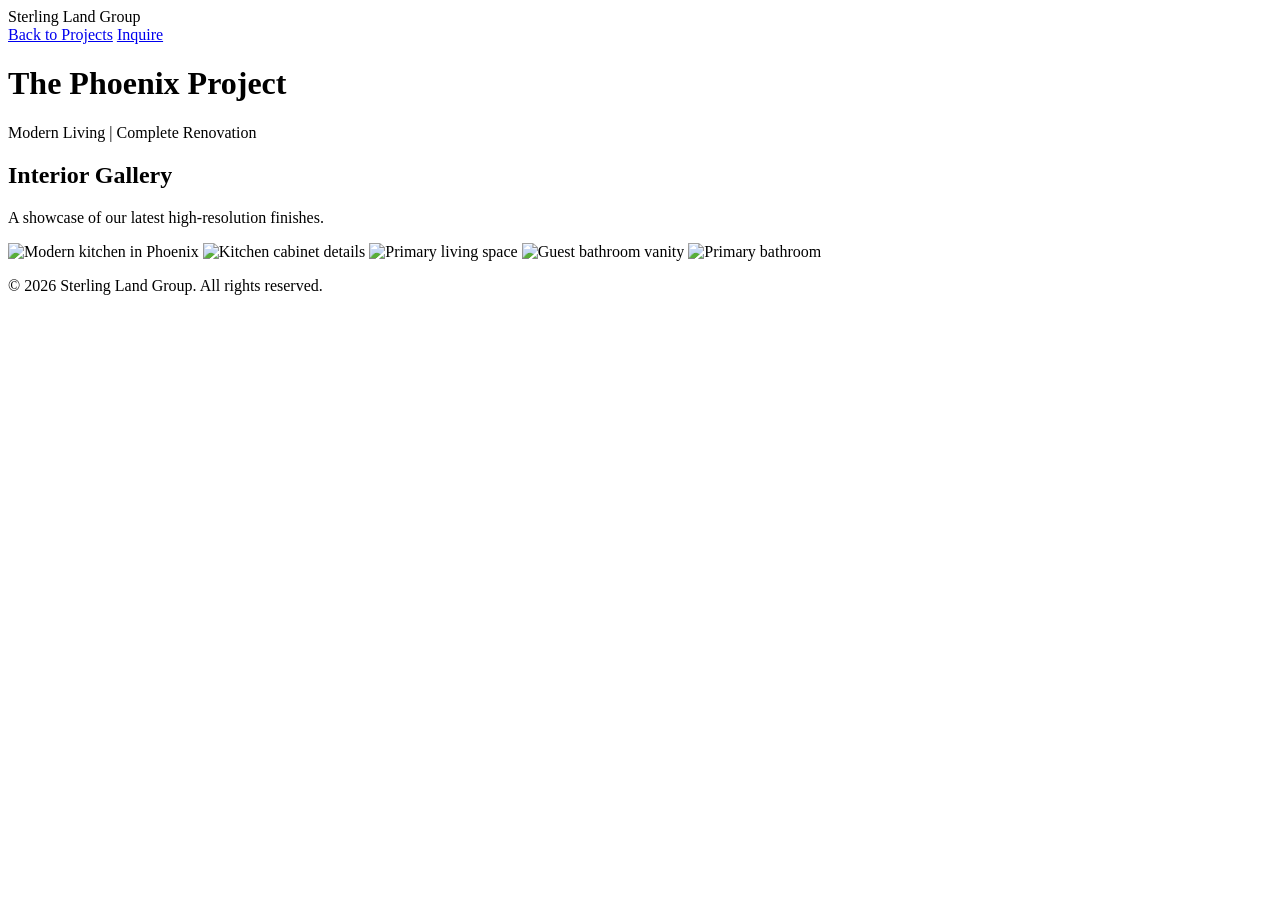
==== index.html @ 6189fec4 "feat: create phoenix gallery page" ====
<!DOCTYPE html>
<html lang="en">
<head>
    <meta charset="UTF-8">
    <meta name="viewport" content="width=device-width, initial-scale=1.0">
    <title>The Phoenix Project | Portfolio</title>
    <link rel="preconnect" href="https://fonts.googleapis.com">
    <link rel="preconnect" href="https://fonts.gstatic.com" crossorigin>
    <link href="https://fonts.googleapis.com/css2?family=Inter:wght@300;400;500&family=Playfair+Display:wght@400;600;700&display=swap" rel="stylesheet">
    <link rel="stylesheet" href="style.css">
</head>
<body>

    <nav class="navbar">
        <div class="logo"><a href="index.html" style="text-decoration: none; color: inherit;">Sterling Land Group</a></div>
        <div class="nav-links">
            <a href="index.html#projects">Back to Projects</a>
            <a href="index.html#contact" class="btn-outline">Inquire</a>
        </div>
    </nav>

    <header class="hero" style="background-image: url('assets/images/phoenix/phoenix-exterior.webp');">
        <div class="hero-overlay">
            <h1>The Phoenix Project</h1>
            <p>Modern Living | Complete Renovation</p>
        </div>
    </header>

    <section class="container">
        <div class="section-header">
            <h2 class="section-title">Interior Gallery</h2>
            <p class="section-subtitle">A showcase of our latest high-resolution finishes.</p>
        </div>

        <div class="interior-gallery">
            <img src="assets/images/phoenix/phoenix-kitchen.webp" alt="Modern kitchen in Phoenix">
            <img src="assets/images/phoenix/phoenix-kitchen-cabinet.webp" alt="Kitchen cabinet details">
            <img src="assets/images/phoenix/phoenix-room1.webp" alt="Primary living space">
            <img src="assets/images/phoenix/phoenix-bathroom1.webp" alt="Guest bathroom vanity">
            <img src="assets/images/phoenix/phoenix-bathroom.webp" alt="Primary bathroom">
        </div>
    </section>

    <footer>
        <p>&copy; 2026 Sterling Land Group. All rights reserved.</p>
    </footer>

</body>
</html>
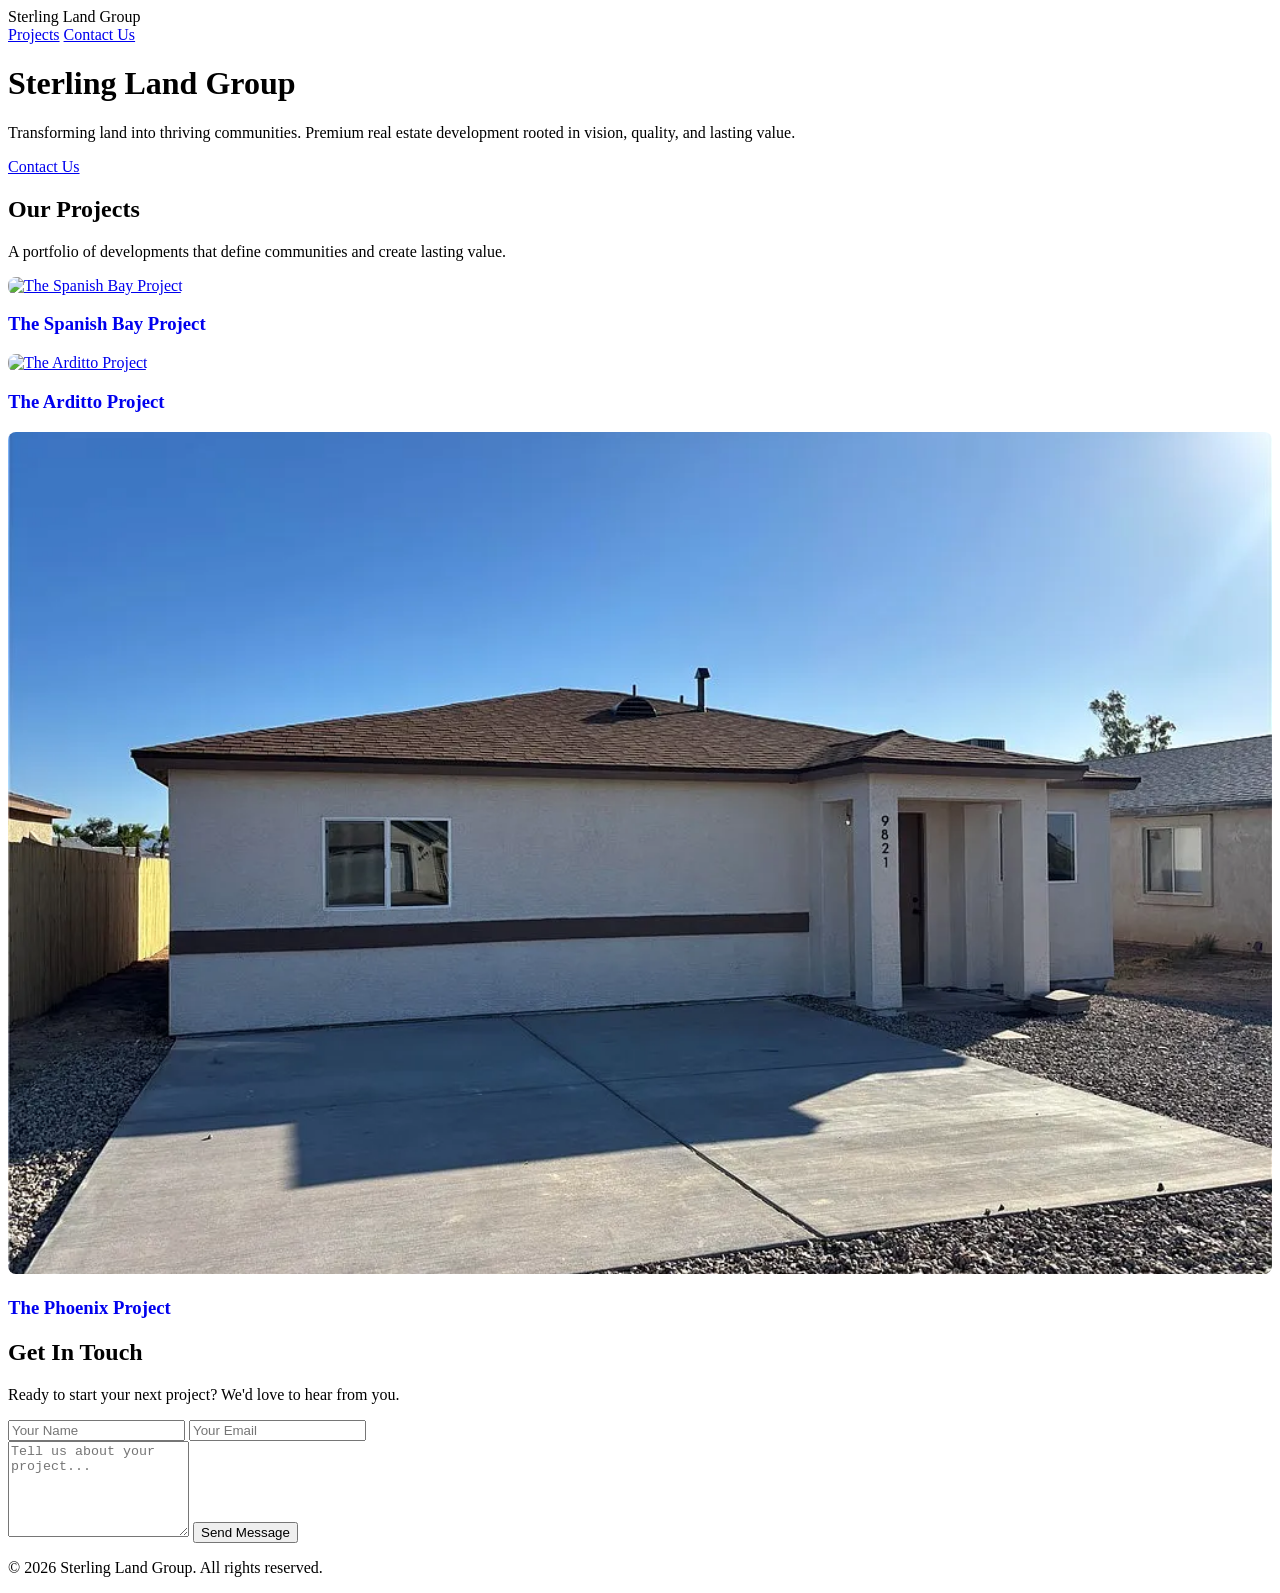
==== commit df5677ab: "fix: restore index and create proper phoenix page" ====
--- a/index.html
+++ b/index.html
@@ -3,7 +3,7 @@
 <head>
     <meta charset="UTF-8">
     <meta name="viewport" content="width=device-width, initial-scale=1.0">
-    <title>The Phoenix Project | Portfolio</title>
+    <title>Sterling Land Group | Development & Construction</title>
     <link rel="preconnect" href="https://fonts.googleapis.com">
     <link rel="preconnect" href="https://fonts.gstatic.com" crossorigin>
     <link href="https://fonts.googleapis.com/css2?family=Inter:wght@300;400;500&family=Playfair+Display:wght@400;600;700&display=swap" rel="stylesheet">
@@ -12,34 +12,75 @@
 <body>
 
     <nav class="navbar">
-        <div class="logo"><a href="index.html" style="text-decoration: none; color: inherit;">Sterling Land Group</a></div>
+        <div class="logo">Sterling Land Group</div>
         <div class="nav-links">
-            <a href="index.html#projects">Back to Projects</a>
-            <a href="index.html#contact" class="btn-outline">Inquire</a>
+            <a href="#projects">Projects</a>
+            <a href="#contact" class="btn-outline">Contact Us</a>
         </div>
     </nav>
 
-    <header class="hero" style="background-image: url('assets/images/phoenix/phoenix-exterior.webp');">
-        <div class="hero-overlay">
-            <h1>The Phoenix Project</h1>
-            <p>Modern Living | Complete Renovation</p>
-        </div>
-    </header>
+    <main>
+        <header class="hero">
+            <div class="hero-overlay">
+                <h1>Sterling Land Group</h1>
+                <p>Transforming land into thriving communities. Premium real estate development rooted in vision, quality, and lasting value.</p>
+                <div class="hero-actions">
+                    <a href="#contact" class="btn-main">Contact Us</a>
+                </div>
+            </div>
+        </header>
 
-    <section class="container">
-        <div class="section-header">
-            <h2 class="section-title">Interior Gallery</h2>
-            <p class="section-subtitle">A showcase of our latest high-resolution finishes.</p>
-        </div>
+        <section id="projects" class="container">
+            <div class="section-header">
+                <h2 class="section-title">Our Projects</h2>
+                <p class="section-subtitle">A portfolio of developments that define communities and create lasting value.</p>
+            </div>
+            
+            <div class="project-grid">
+                <article class="project-card">
+                    <a href="spanish-bay.html">
+                        <img src="assets/images/spanish-bay/spanish-bay-exterior.webp" alt="The Spanish Bay Project" style="width: 100%; aspect-ratio: 3/2; object-fit: cover; border-radius: 8px;">
+                    </a>
+                    <a href="spanish-bay.html" style="text-decoration: none;">
+                        <h3>The Spanish Bay Project</h3>
+                    </a>
+                </article>
 
-        <div class="interior-gallery">
-            <img src="assets/images/phoenix/phoenix-kitchen.webp" alt="Modern kitchen in Phoenix">
-            <img src="assets/images/phoenix/phoenix-kitchen-cabinet.webp" alt="Kitchen cabinet details">
-            <img src="assets/images/phoenix/phoenix-room1.webp" alt="Primary living space">
-            <img src="assets/images/phoenix/phoenix-bathroom1.webp" alt="Guest bathroom vanity">
-            <img src="assets/images/phoenix/phoenix-bathroom.webp" alt="Primary bathroom">
-        </div>
-    </section>
+                <article class="project-card">
+                    <a href="arditto.html">
+                        <img src="assets/images/arditto/arditto-house.webp" alt="The Arditto Project" style="width: 100%; aspect-ratio: 3/2; object-fit: cover; border-radius: 8px;">
+                    </a>
+                    <a href="arditto.html" style="text-decoration: none;">
+                        <h3>The Arditto Project</h3>
+                    </a>
+                </article>
+                
+                <article class="project-card">
+                    <a href="phoenix.html">
+                        <img src="assets/images/phoenix/s-phoenix-exterior.webp" alt="The Phoenix Project" style="width: 100%; aspect-ratio: 3/2; object-fit: cover; border-radius: 8px;">
+                    </a>
+                    <a href="phoenix.html" style="text-decoration: none;">
+                        <h3>The Phoenix Project</h3>
+                    </a>
+                </article>
+            </div>
+        </section>
+
+        <section id="contact" class="container contact-section">
+            <div class="section-header">
+                <h2 class="section-title">Get In Touch</h2>
+                <p class="section-subtitle">Ready to start your next project? We'd love to hear from you.</p>
+            </div>
+            <form class="contact-form" action="https://formspree.io/f/xojpgyly" method="POST">
+                <div class="form-row">
+                    <input type="text" name="name" placeholder="Your Name" required>
+                    <input type="email" name="email" placeholder="Your Email" required>
+                </div>
+                <textarea name="message" rows="6" placeholder="Tell us about your project..." required></textarea>
+                <button type="submit" class="btn-main btn-full">Send Message</button>
+            </form>
+        </section>
+    </main>
 
     <footer>
         <p>&copy; 2026 Sterling Land Group. All rights reserved.</p>
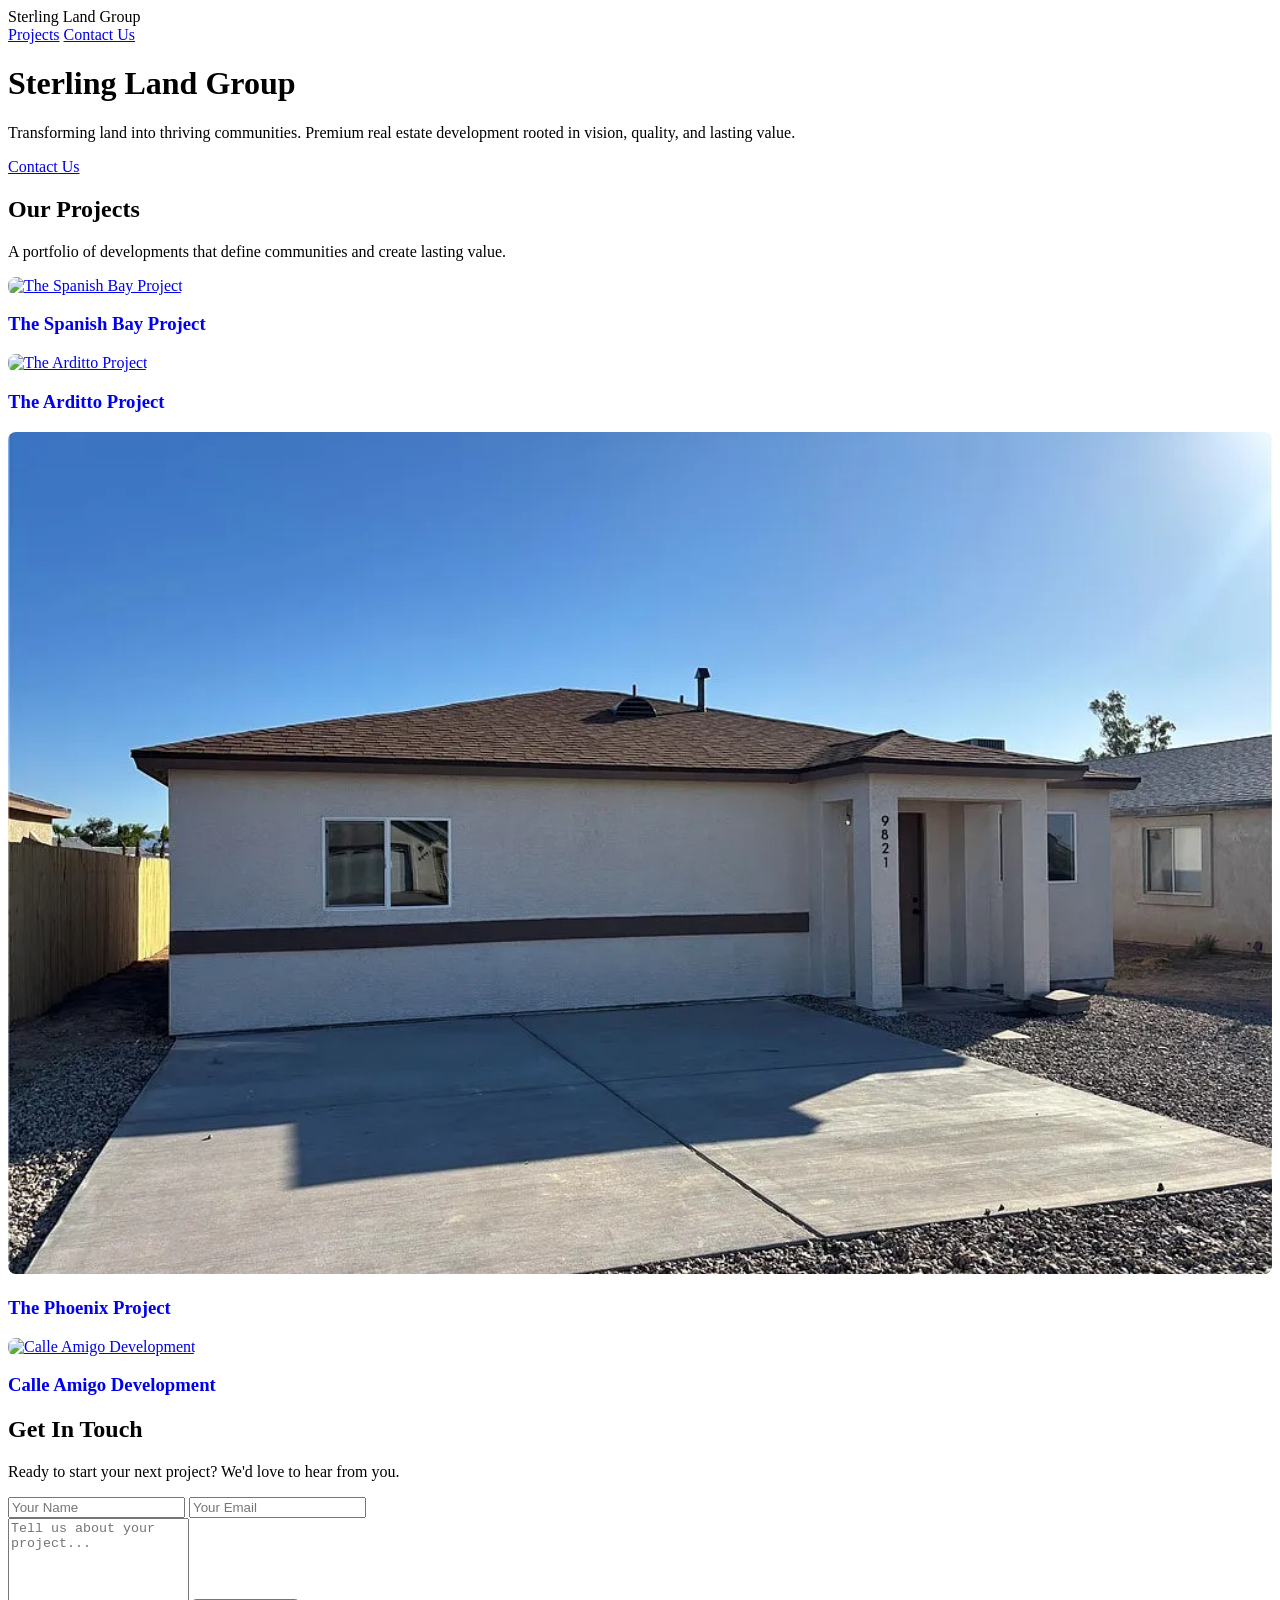
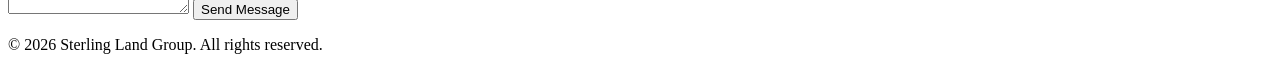
==== commit 63d3f3f2: "feat: launch full four-property portfolio including calle amigo" ====
--- a/index.html
+++ b/index.html
@@ -63,6 +63,15 @@
                         <h3>The Phoenix Project</h3>
                     </a>
                 </article>
+
+                <article class="project-card">
+                    <a href="calle-amigo.html">
+                        <img src="assets/images/calle-amigo/house-exterior.webp" alt="Calle Amigo Development" style="width: 100%; aspect-ratio: 3/2; object-fit: cover; border-radius: 8px;">
+                    </a>
+                    <a href="calle-amigo.html" style="text-decoration: none;">
+                        <h3>Calle Amigo Development</h3>
+                    </a>
+                </article>
             </div>
         </section>
 
@@ -71,6 +80,7 @@
                 <h2 class="section-title">Get In Touch</h2>
                 <p class="section-subtitle">Ready to start your next project? We'd love to hear from you.</p>
             </div>
+            
             <form class="contact-form" action="https://formspree.io/f/xojpgyly" method="POST">
                 <div class="form-row">
                     <input type="text" name="name" placeholder="Your Name" required>
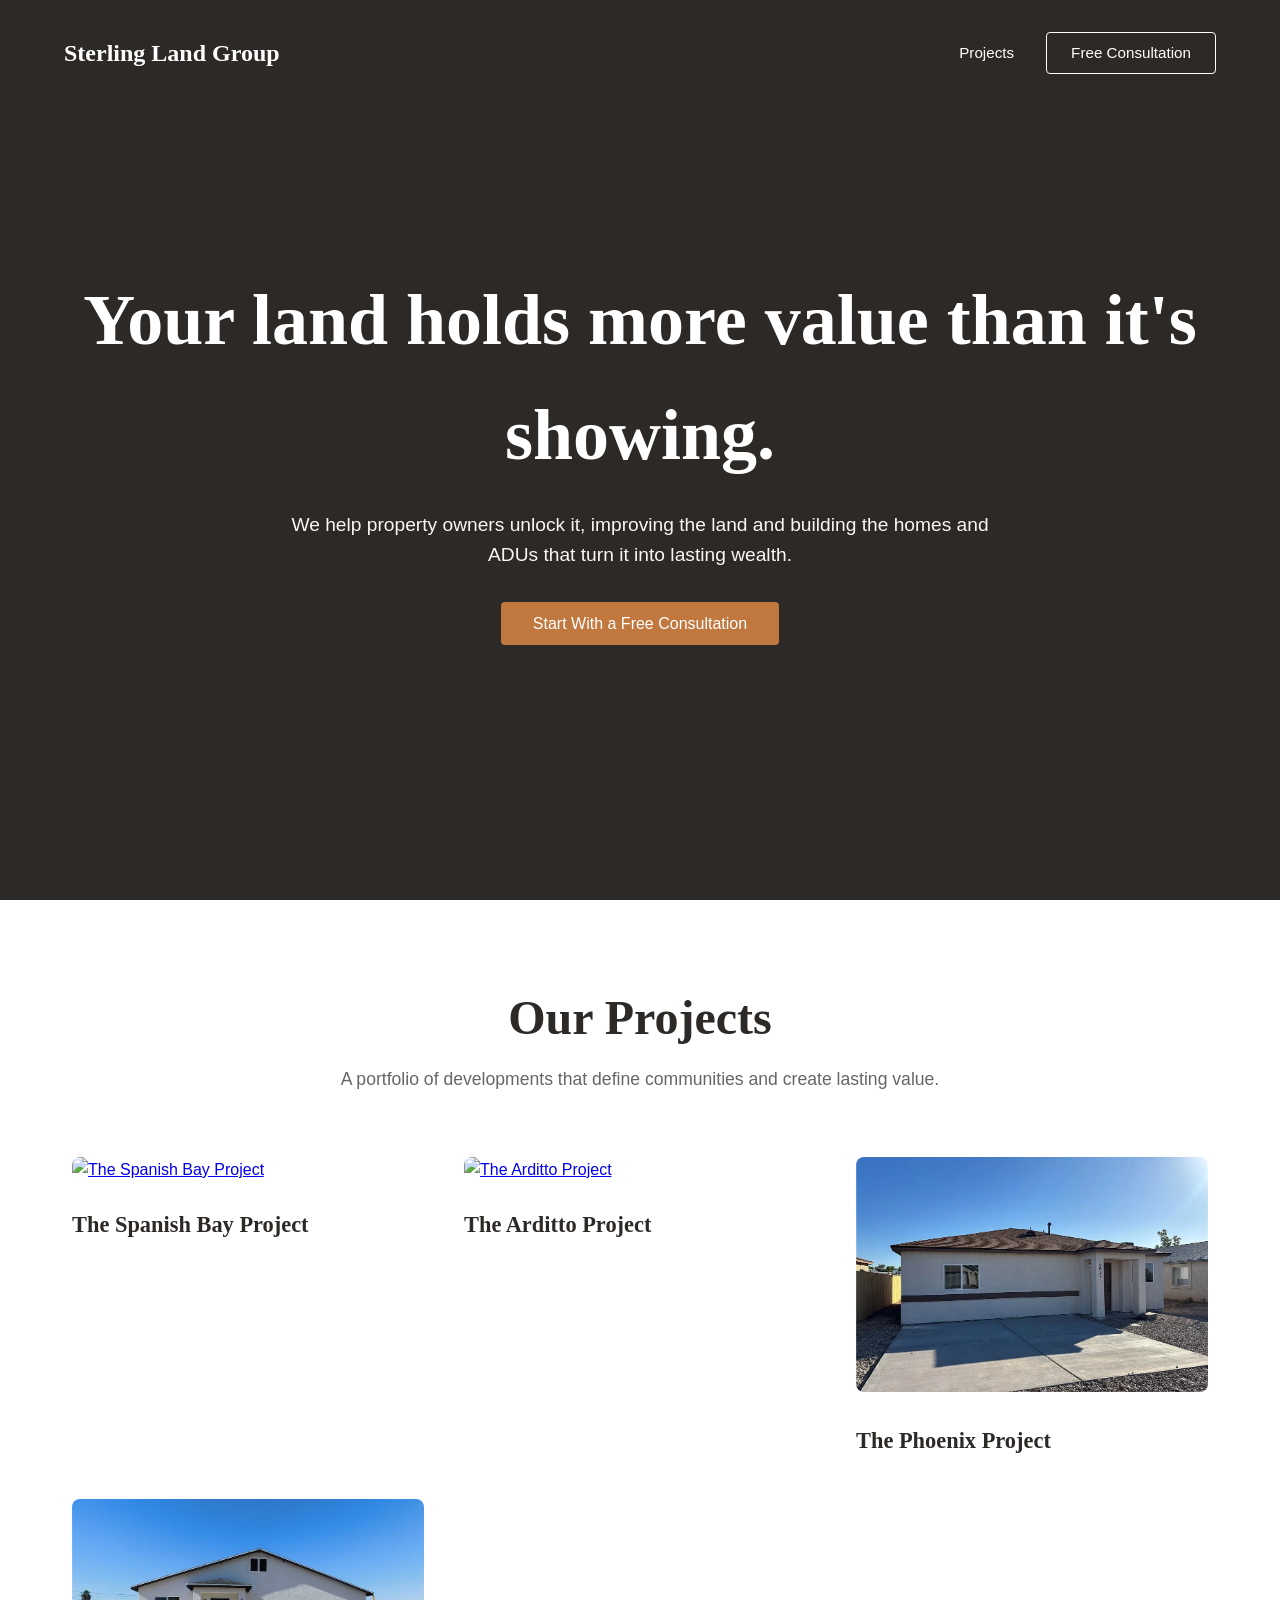
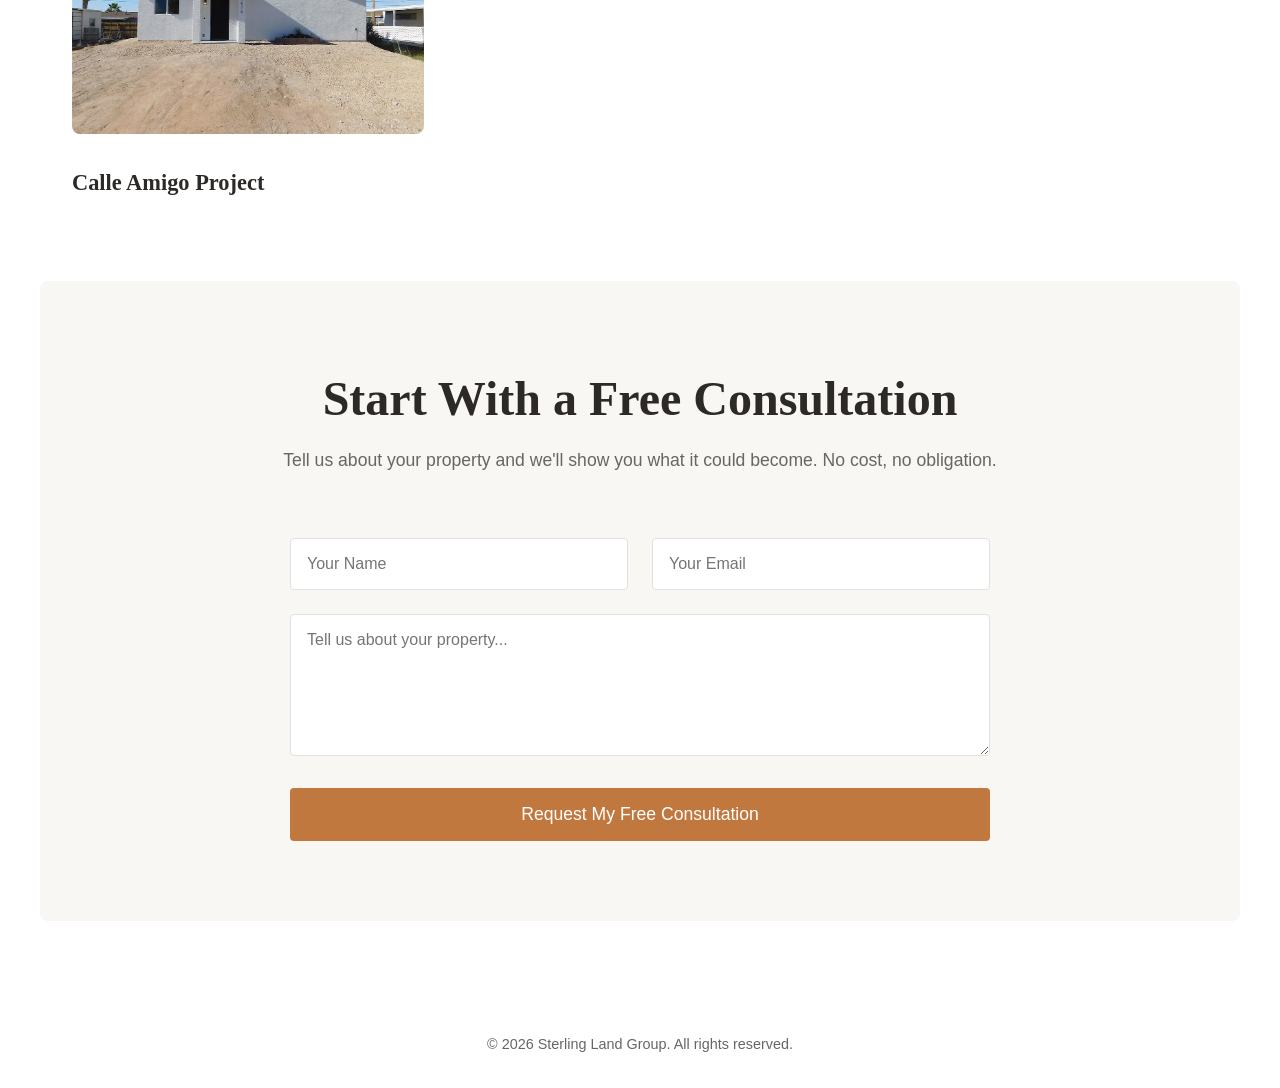
==== commit 6f55e046: "Rework homepage around "unlock the value" positioning - Hero: new benefit-led headline + free-consul" ====
--- a/index.html
+++ b/index.html
@@ -3,7 +3,8 @@
 <head>
     <meta charset="UTF-8">
     <meta name="viewport" content="width=device-width, initial-scale=1.0">
-    <title>Sterling Land Group | Development & Construction</title>
+    <meta name="description" content="Sterling Land Group helps property owners unlock the value of their land through development, improvements, and custom home and ADU construction. Start with a free consultation.">
+    <title>Sterling Land Group | Unlock the Value of Your Land</title>
     <link rel="preconnect" href="https://fonts.googleapis.com">
     <link rel="preconnect" href="https://fonts.gstatic.com" crossorigin>
     <link href="https://fonts.googleapis.com/css2?family=Inter:wght@300;400;500&family=Playfair+Display:wght@400;600;700&display=swap" rel="stylesheet">
@@ -15,17 +16,17 @@
         <div class="logo">Sterling Land Group</div>
         <div class="nav-links">
             <a href="#projects">Projects</a>
-            <a href="#contact" class="btn-outline">Contact Us</a>
+            <a href="#contact" class="btn-outline">Free Consultation</a>
         </div>
     </nav>
 
     <main>
         <header class="hero">
             <div class="hero-overlay">
-                <h1>Sterling Land Group</h1>
-                <p>Transforming land into thriving communities. Premium real estate development rooted in vision, quality, and lasting value.</p>
+                <h1>Your land holds more value than it's showing.</h1>
+                <p>We help property owners unlock it, improving the land and building the homes and ADUs that turn it into lasting wealth.</p>
                 <div class="hero-actions">
-                    <a href="#contact" class="btn-main">Contact Us</a>
+                    <a href="#contact" class="btn-main">Start With a Free Consultation</a>
                 </div>
             </div>
         </header>
@@ -66,10 +67,10 @@
 
                 <article class="project-card">
                     <a href="calle-amigo.html">
-                        <img src="assets/images/calle-amigo/house-exterior.webp" alt="Calle Amigo Development" style="width: 100%; aspect-ratio: 3/2; object-fit: cover; border-radius: 8px;">
+                        <img src="assets/images/calle-amigo/house-exterior.webp" alt="Calle Amigo Project" style="width: 100%; aspect-ratio: 3/2; object-fit: cover; border-radius: 8px;">
                     </a>
                     <a href="calle-amigo.html" style="text-decoration: none;">
-                        <h3>Calle Amigo Development</h3>
+                        <h3>Calle Amigo Project</h3>
                     </a>
                 </article>
             </div>
@@ -77,8 +78,8 @@
 
         <section id="contact" class="container contact-section">
             <div class="section-header">
-                <h2 class="section-title">Get In Touch</h2>
-                <p class="section-subtitle">Ready to start your next project? We'd love to hear from you.</p>
+                <h2 class="section-title">Start With a Free Consultation</h2>
+                <p class="section-subtitle">Tell us about your property and we'll show you what it could become. No cost, no obligation.</p>
             </div>
             
             <form class="contact-form" action="https://formspree.io/f/xojpgyly" method="POST">
@@ -86,8 +87,8 @@
                     <input type="text" name="name" placeholder="Your Name" required>
                     <input type="email" name="email" placeholder="Your Email" required>
                 </div>
-                <textarea name="message" rows="6" placeholder="Tell us about your project..." required></textarea>
-                <button type="submit" class="btn-main btn-full">Send Message</button>
+                <textarea name="message" rows="6" placeholder="Tell us about your property..." required></textarea>
+                <button type="submit" class="btn-main btn-full">Request My Free Consultation</button>
             </form>
         </section>
     </main>
--- a/style.css
+++ b/style.css
@@ -0,0 +1,276 @@
+/* --- Core Variables & Reset --- */
+:root {
+    --terracotta: #C0783F;
+    --terracotta-hover: #A66533;
+    --cream: #F9F7F4;
+    --dark-earth: #2D2926;
+    --text-muted: #666666;
+    --white: #FFFFFF;
+}
+
+* {
+    margin: 0;
+    padding: 0;
+    box-sizing: border-box;
+}
+
+body {
+    font-family: 'Inter', sans-serif;
+    color: var(--dark-earth);
+    background-color: var(--white);
+    line-height: 1.6;
+}
+
+.container {
+    max-width: 1200px;
+    margin: 0 auto;
+    padding: 5rem 2rem;
+}
+
+/* --- Typography --- */
+h1, h2, h3, .logo {
+    font-family: 'Playfair Display', serif;
+    font-weight: 600;
+}
+
+.section-header {
+    text-align: center;
+    margin-bottom: 4rem;
+}
+
+.section-title {
+    font-size: 3rem;
+    color: var(--dark-earth);
+    margin-bottom: 0.5rem;
+}
+
+.section-subtitle {
+    font-size: 1.1rem;
+    color: var(--text-muted);
+    font-weight: 300;
+}
+
+/* --- Navigation --- */
+.navbar {
+    position: absolute;
+    top: 0;
+    width: 100%;
+    padding: 2rem 4rem;
+    display: flex;
+    justify-content: space-between;
+    align-items: center;
+    z-index: 10;
+}
+
+.navbar .logo {
+    color: var(--white);
+    font-size: 1.5rem;
+}
+
+.nav-links {
+    display: flex;
+    gap: 2rem;
+    align-items: center;
+}
+
+.nav-links a {
+    color: var(--white);
+    text-decoration: none;
+    font-size: 0.95rem;
+    transition: opacity 0.3s ease;
+}
+
+.nav-links a:hover {
+    opacity: 0.8;
+}
+
+/* --- Buttons --- */
+.btn-main {
+    background-color: var(--terracotta);
+    color: var(--white);
+    padding: 0.8rem 2rem;
+    border: none;
+    border-radius: 4px;
+    font-size: 1rem;
+    cursor: pointer;
+    text-decoration: none;
+    transition: background-color 0.3s ease;
+}
+
+.btn-main:hover {
+    background-color: var(--terracotta-hover);
+}
+
+.btn-outline {
+    background-color: transparent;
+    border: 1px solid var(--white);
+    padding: 0.5rem 1.5rem;
+    border-radius: 4px;
+}
+
+.btn-full {
+    width: 100%;
+    padding: 1rem;
+    font-size: 1.1rem;
+}
+
+/* --- Hero Section --- */
+.hero {
+    height: 100vh; /* Full Viewport */
+    background-color: var(--dark-earth); /* Solid fallback */
+    background-image: url('assets/images/spanish-bay/spanish-bay-exterior.webp'); /* Homepage hero */
+    background-size: cover;
+    background-position: center;
+    position: relative;
+    display: flex;
+    align-items: center;
+    justify-content: center;
+}
+
+.hero-overlay {
+    background: linear-gradient(rgba(45, 41, 38, 0.4), rgba(45, 41, 38, 0.8));
+    width: 100%;
+    height: 100%;
+    display: flex;
+    flex-direction: column;
+    align-items: center;
+    justify-content: center;
+    text-align: center;
+    padding: 0 2rem;
+}
+
+.hero h1 {
+    color: var(--white);
+    font-size: 4.5rem;
+    margin-bottom: 1rem;
+}
+
+.hero p {
+    color: var(--cream);
+    font-size: 1.2rem;
+    max-width: 700px;
+    margin-bottom: 2.5rem;
+}
+
+/* --- Project Grid & Placeholders --- */
+.project-grid {
+    display: grid;
+    grid-template-columns: repeat(3, 1fr);
+    gap: 2.5rem;
+}
+
+.project-card h3 {
+    margin-top: 1.5rem;
+    font-size: 1.4rem;
+    color: var(--dark-earth);
+    transition: color 0.3s ease;
+}
+
+.project-card:hover h3 {
+    color: var(--terracotta);
+}
+
+.project-placeholder {
+    width: 100%;
+    aspect-ratio: 3 / 2;
+    background-color: var(--cream);
+    border: 1px dashed #dcdcdc;
+    border-radius: 8px;
+    display: flex;
+    align-items: center;
+    justify-content: center;
+    color: #a0a0a0;
+    font-family: 'Inter', sans-serif;
+    font-size: 0.85rem;
+    text-transform: uppercase;
+    letter-spacing: 1px;
+    box-shadow: 0 4px 20px rgba(0,0,0,0.02);
+    transition: transform 0.3s ease, box-shadow 0.3s ease;
+}
+
+/* --- Interior Project Gallery --- */
+.interior-gallery {
+    display: grid;
+    grid-template-columns: repeat(2, 1fr); /* 2 columns for a high-end look */
+    gap: 1.5rem;
+}
+
+.interior-gallery img {
+    width: 100%;
+    aspect-ratio: 1 / 1; /* Clean squares for the interior detail shots */
+    object-fit: cover;
+    border-radius: 8px;
+    box-shadow: 0 4px 15px rgba(0,0,0,0.05);
+    transition: transform 0.3s ease;
+}
+
+.interior-gallery img:hover {
+    transform: scale(1.02);
+}
+
+/* --- Contact Form --- */
+.contact-section {
+    background-color: var(--cream);
+    padding: 5rem 2rem;
+    border-radius: 8px;
+    margin-bottom: 5rem;
+}
+
+.contact-form {
+    max-width: 700px;
+    margin: 0 auto;
+}
+
+.form-row {
+    display: grid;
+    grid-template-columns: 1fr 1fr;
+    gap: 1.5rem;
+    margin-bottom: 1.5rem;
+}
+
+input, textarea {
+    width: 100%;
+    padding: 1rem;
+    border: 1px solid #e0e0e0;
+    border-radius: 4px;
+    font-family: 'Inter', sans-serif;
+    font-size: 1rem;
+    background-color: var(--white);
+}
+
+input:focus, textarea:focus {
+    outline: none;
+    border-color: var(--terracotta);
+}
+
+textarea {
+    margin-bottom: 1.5rem;
+    resize: vertical;
+}
+
+/* --- Footer --- */
+footer {
+    text-align: center;
+    padding: 2rem;
+    color: var(--text-muted);
+    font-size: 0.9rem;
+}
+
+/* --- Mobile Responsiveness --- */
+@media (max-width: 768px) {
+    .project-grid, .form-row {
+        grid-template-columns: 1fr;
+    }
+    
+    .hero h1 {
+        font-size: 3rem;
+    }
+    
+    .navbar {
+        padding: 1.5rem 2rem;
+    }
+
+    .interior-gallery {
+        grid-template-columns: 1fr; /* Stacks gallery photos on mobile */
+    }
+}
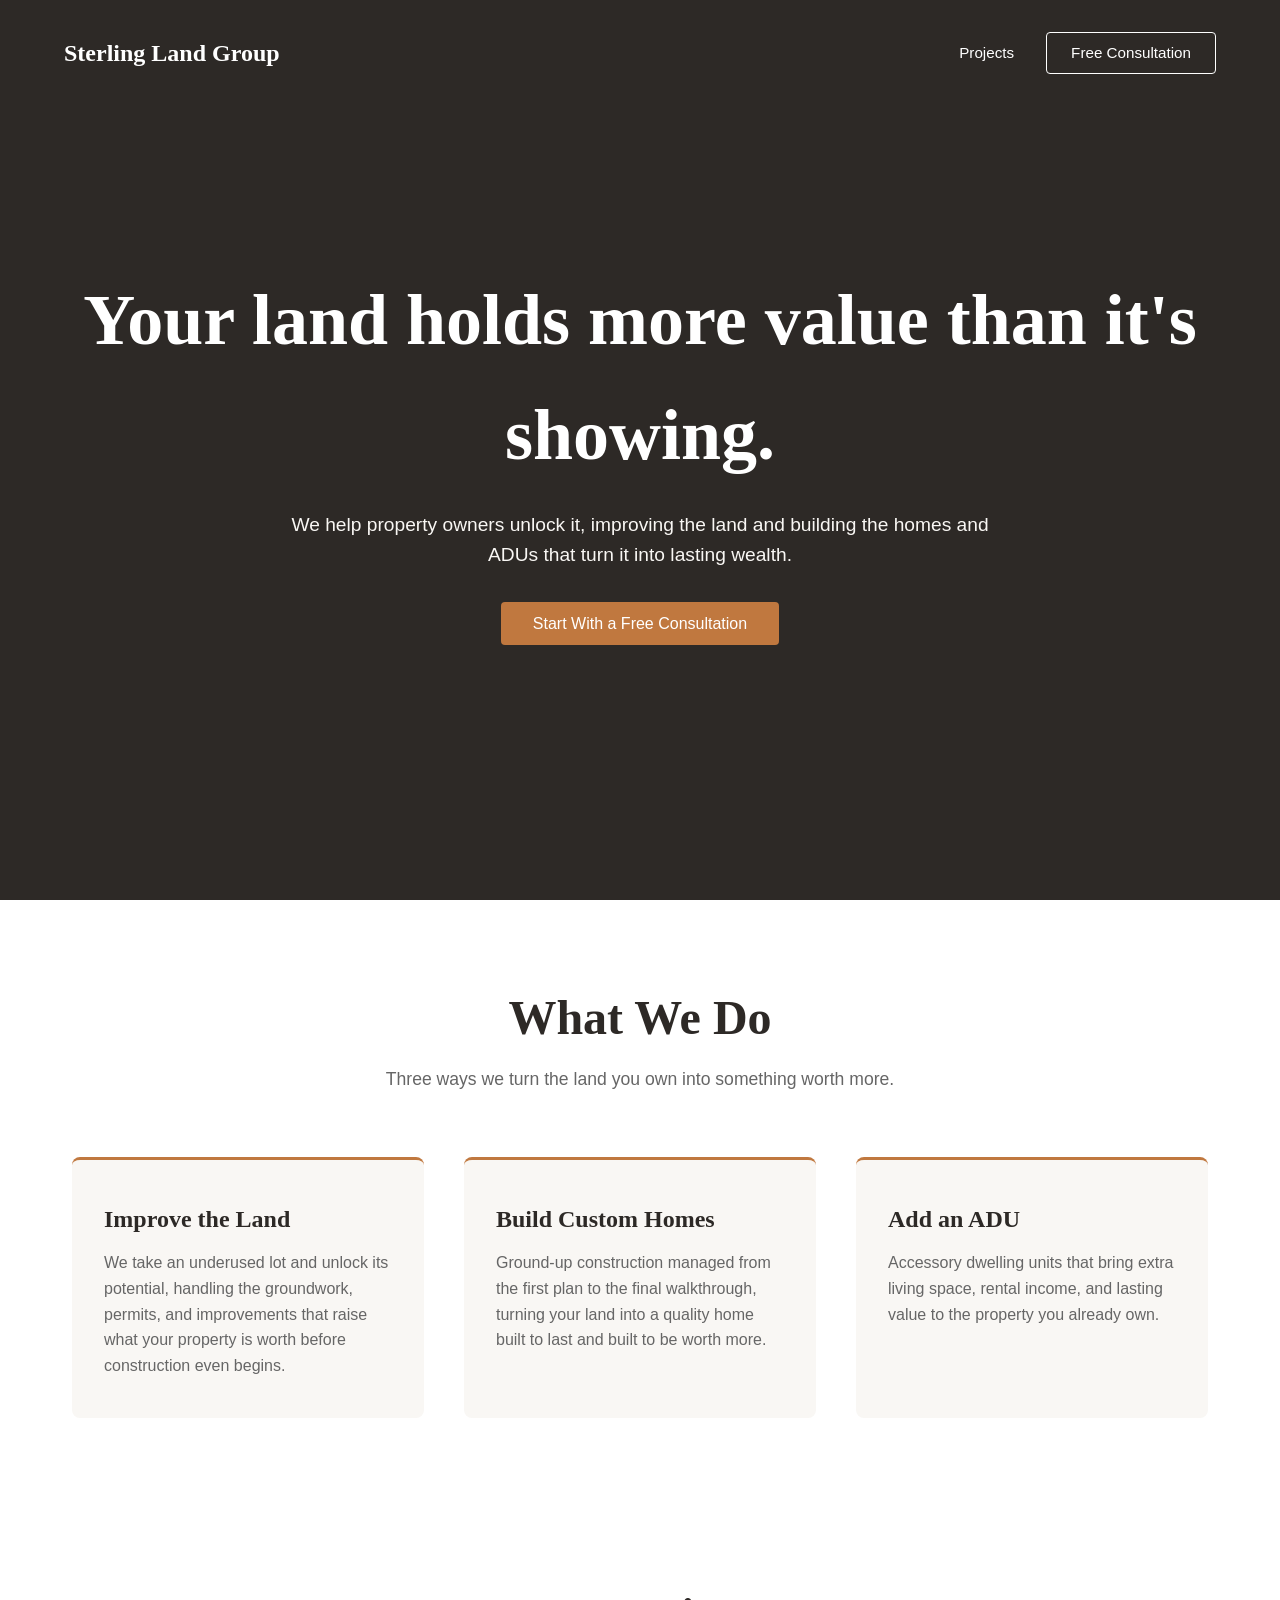
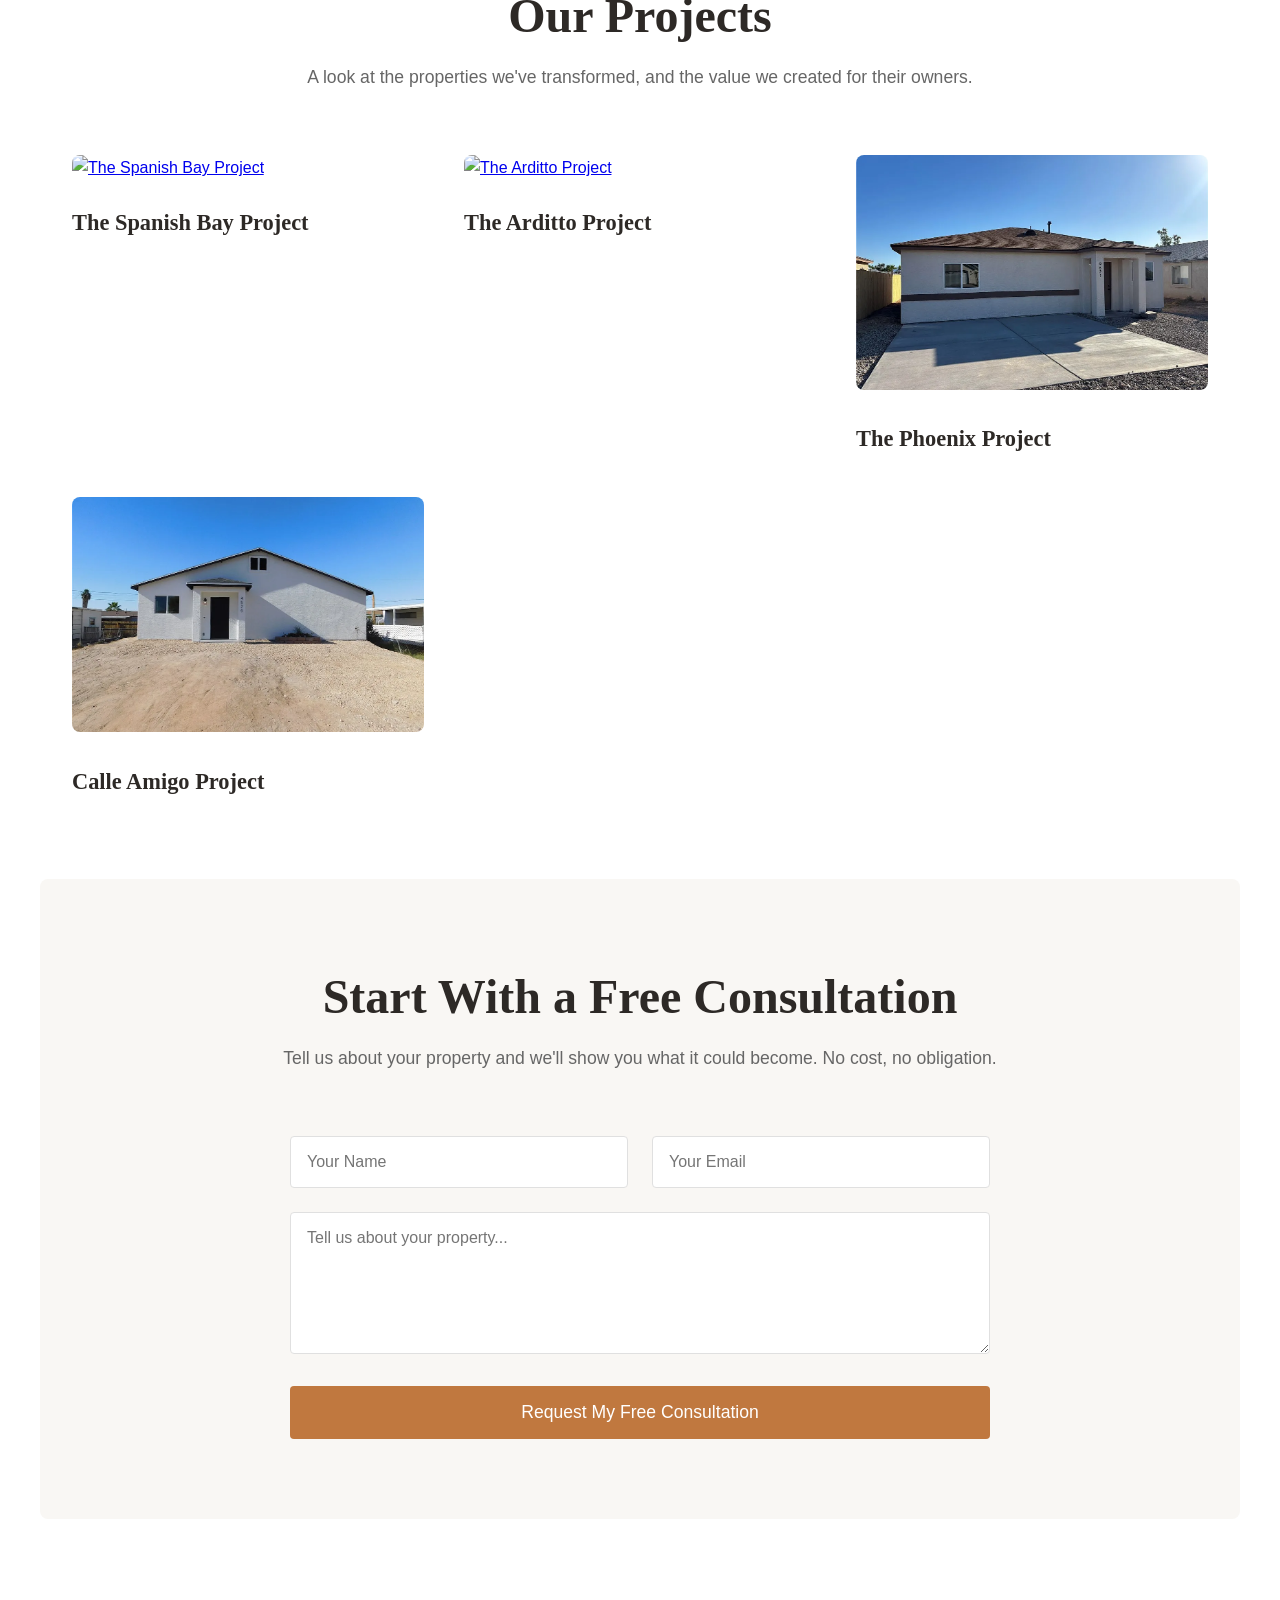
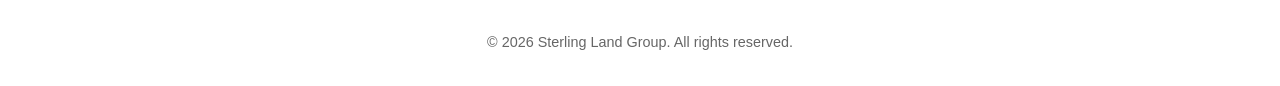
==== commit 653ea155: "Add What We Do services section + reframe Projects subtitle for value-led positioning" ====
--- a/index.html
+++ b/index.html
@@ -31,10 +31,32 @@
             </div>
         </header>
 
+        <section class="container">
+            <div class="section-header">
+                <h2 class="section-title">What We Do</h2>
+                <p class="section-subtitle">Three ways we turn the land you own into something worth more.</p>
+            </div>
+
+            <div class="services-grid">
+                <div class="service">
+                    <h3>Improve the Land</h3>
+                    <p>We take an underused lot and unlock its potential, handling the groundwork, permits, and improvements that raise what your property is worth before construction even begins.</p>
+                </div>
+                <div class="service">
+                    <h3>Build Custom Homes</h3>
+                    <p>Ground-up construction managed from the first plan to the final walkthrough, turning your land into a quality home built to last and built to be worth more.</p>
+                </div>
+                <div class="service">
+                    <h3>Add an ADU</h3>
+                    <p>Accessory dwelling units that bring extra living space, rental income, and lasting value to the property you already own.</p>
+                </div>
+            </div>
+        </section>
+
         <section id="projects" class="container">
             <div class="section-header">
                 <h2 class="section-title">Our Projects</h2>
-                <p class="section-subtitle">A portfolio of developments that define communities and create lasting value.</p>
+                <p class="section-subtitle">A look at the properties we've transformed, and the value we created for their owners.</p>
             </div>
             
             <div class="project-grid">
--- a/style.css
+++ b/style.css
@@ -170,6 +170,37 @@
     color: var(--terracotta);
 }
 
+/* --- Services (What We Do) --- */
+.services-grid {
+    display: grid;
+    grid-template-columns: repeat(3, 1fr);
+    gap: 2.5rem;
+}
+
+.service {
+    background-color: var(--cream);
+    padding: 2.5rem 2rem;
+    border-radius: 8px;
+    border-top: 3px solid var(--terracotta);
+    transition: transform 0.3s ease, box-shadow 0.3s ease;
+}
+
+.service:hover {
+    transform: translateY(-4px);
+    box-shadow: 0 8px 24px rgba(0,0,0,0.06);
+}
+
+.service h3 {
+    font-size: 1.5rem;
+    color: var(--dark-earth);
+    margin-bottom: 0.75rem;
+}
+
+.service p {
+    color: var(--text-muted);
+    font-size: 1rem;
+}
+
 .project-placeholder {
     width: 100%;
     aspect-ratio: 3 / 2;
@@ -258,7 +289,7 @@
 
 /* --- Mobile Responsiveness --- */
 @media (max-width: 768px) {
-    .project-grid, .form-row {
+    .project-grid, .form-row, .services-grid {
         grid-template-columns: 1fr;
     }
     
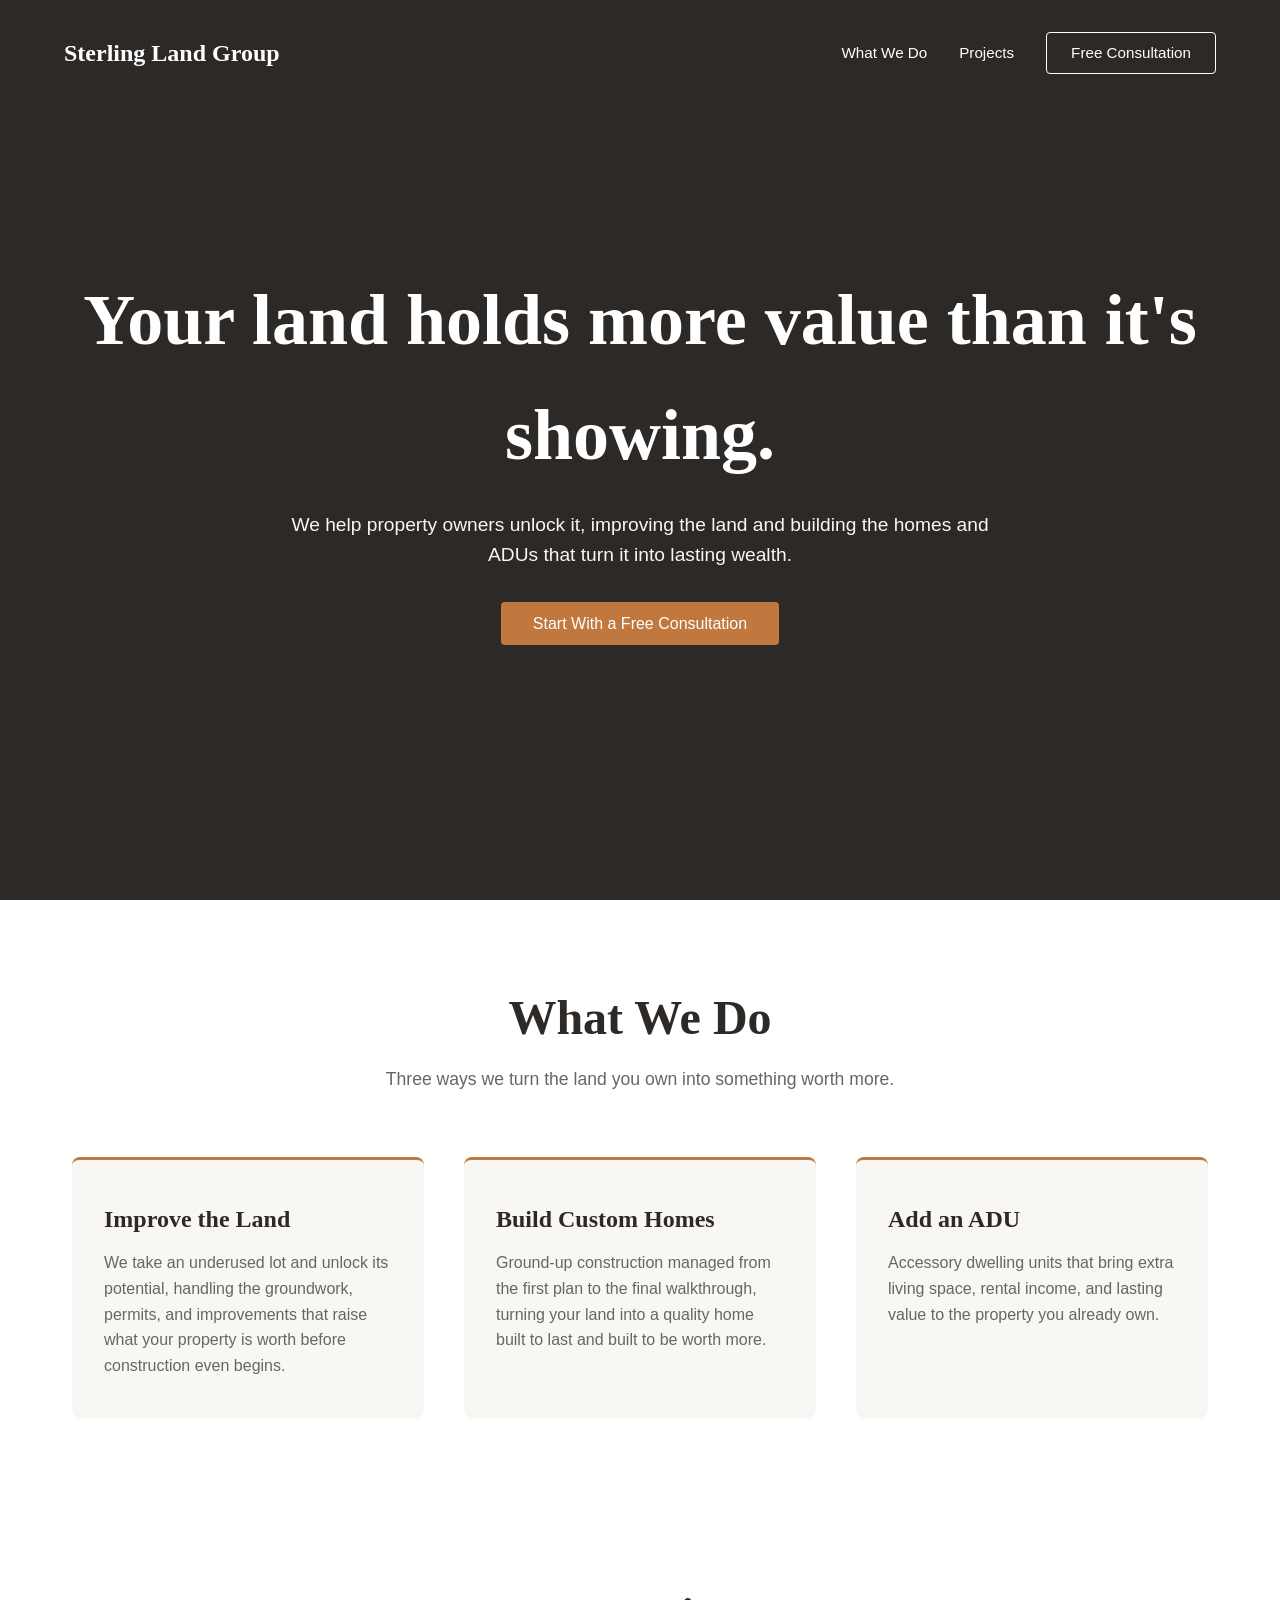
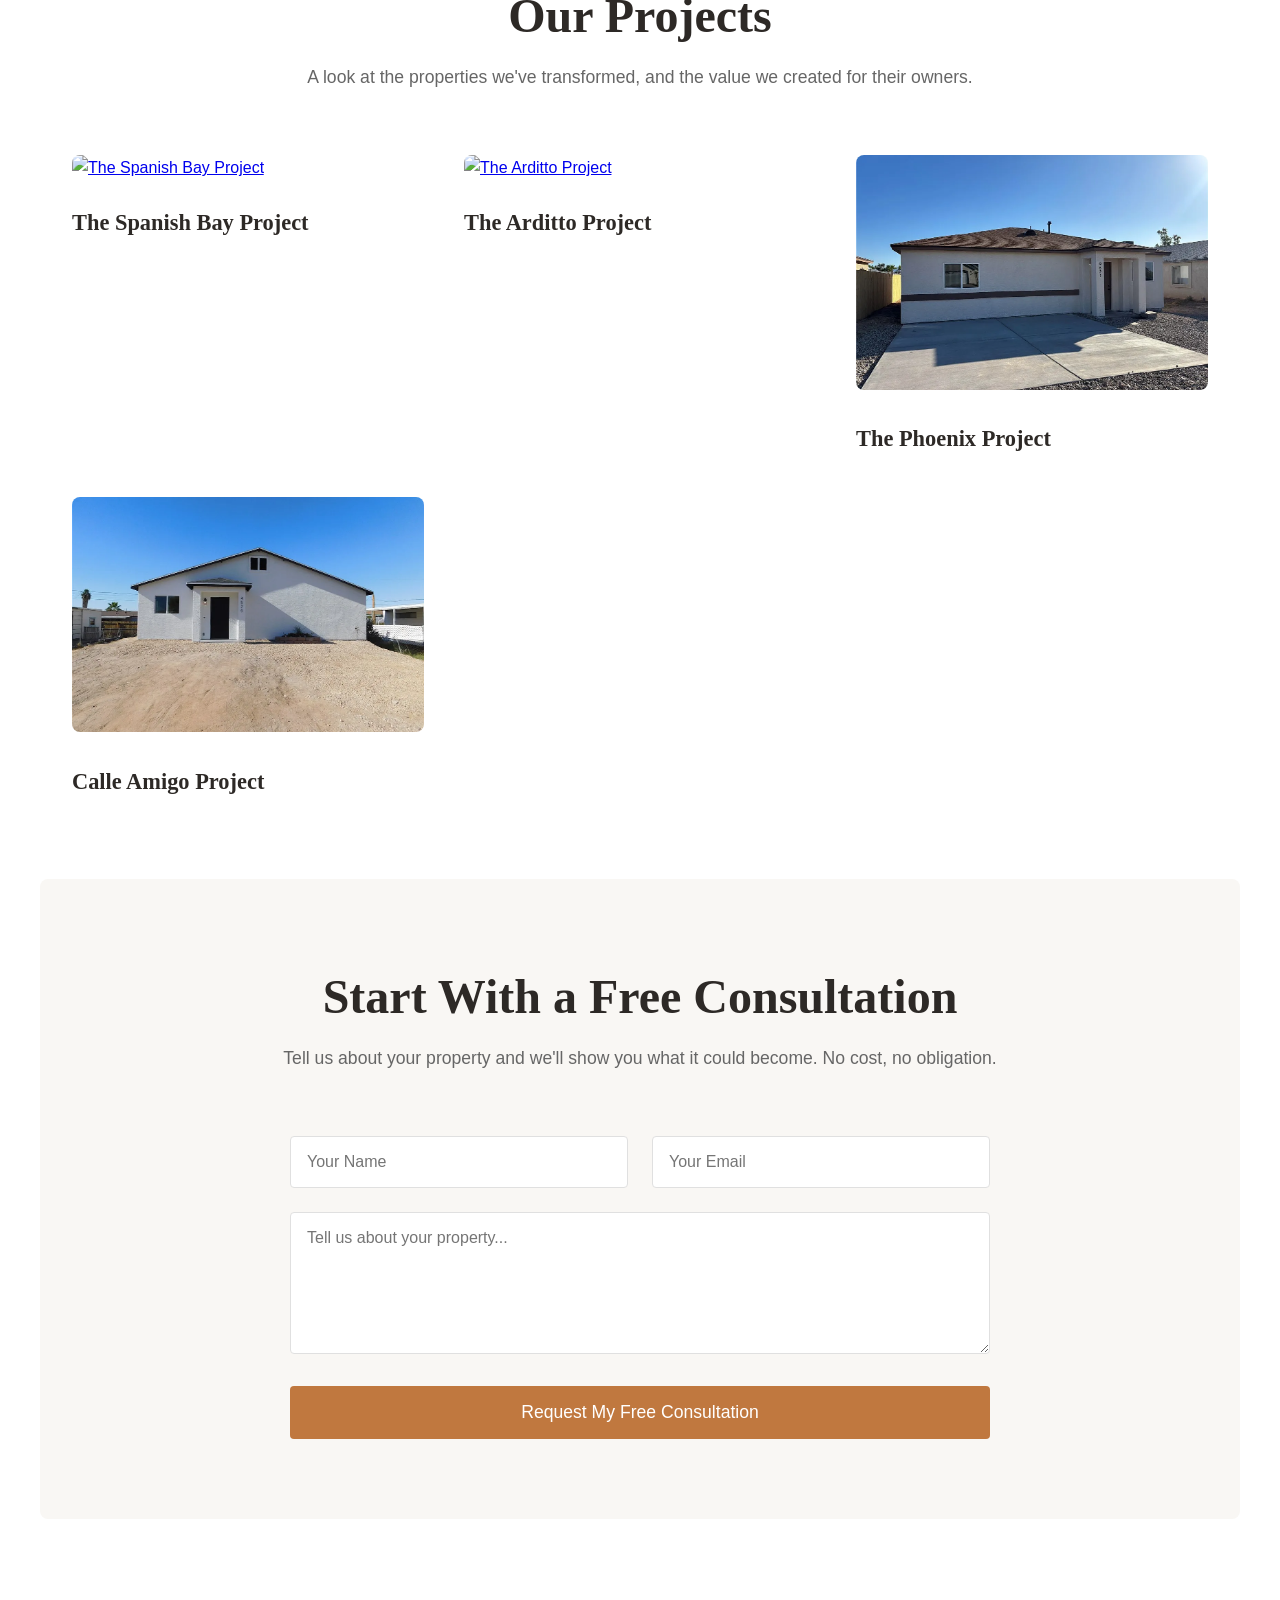
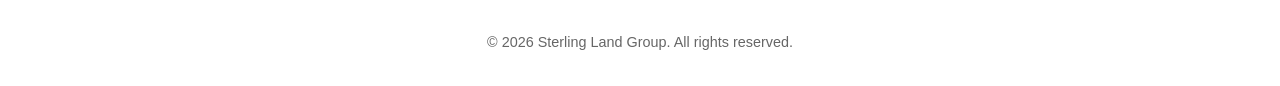
==== commit 0623712f: "Add "What We Do" to nav + section anchor id; trigger deploy of services section Co-Authored-By: Clau" ====
--- a/index.html
+++ b/index.html
@@ -15,6 +15,7 @@
     <nav class="navbar">
         <div class="logo">Sterling Land Group</div>
         <div class="nav-links">
+            <a href="#what-we-do">What We Do</a>
             <a href="#projects">Projects</a>
             <a href="#contact" class="btn-outline">Free Consultation</a>
         </div>
@@ -31,7 +32,7 @@
             </div>
         </header>
 
-        <section class="container">
+        <section id="what-we-do" class="container">
             <div class="section-header">
                 <h2 class="section-title">What We Do</h2>
                 <p class="section-subtitle">Three ways we turn the land you own into something worth more.</p>
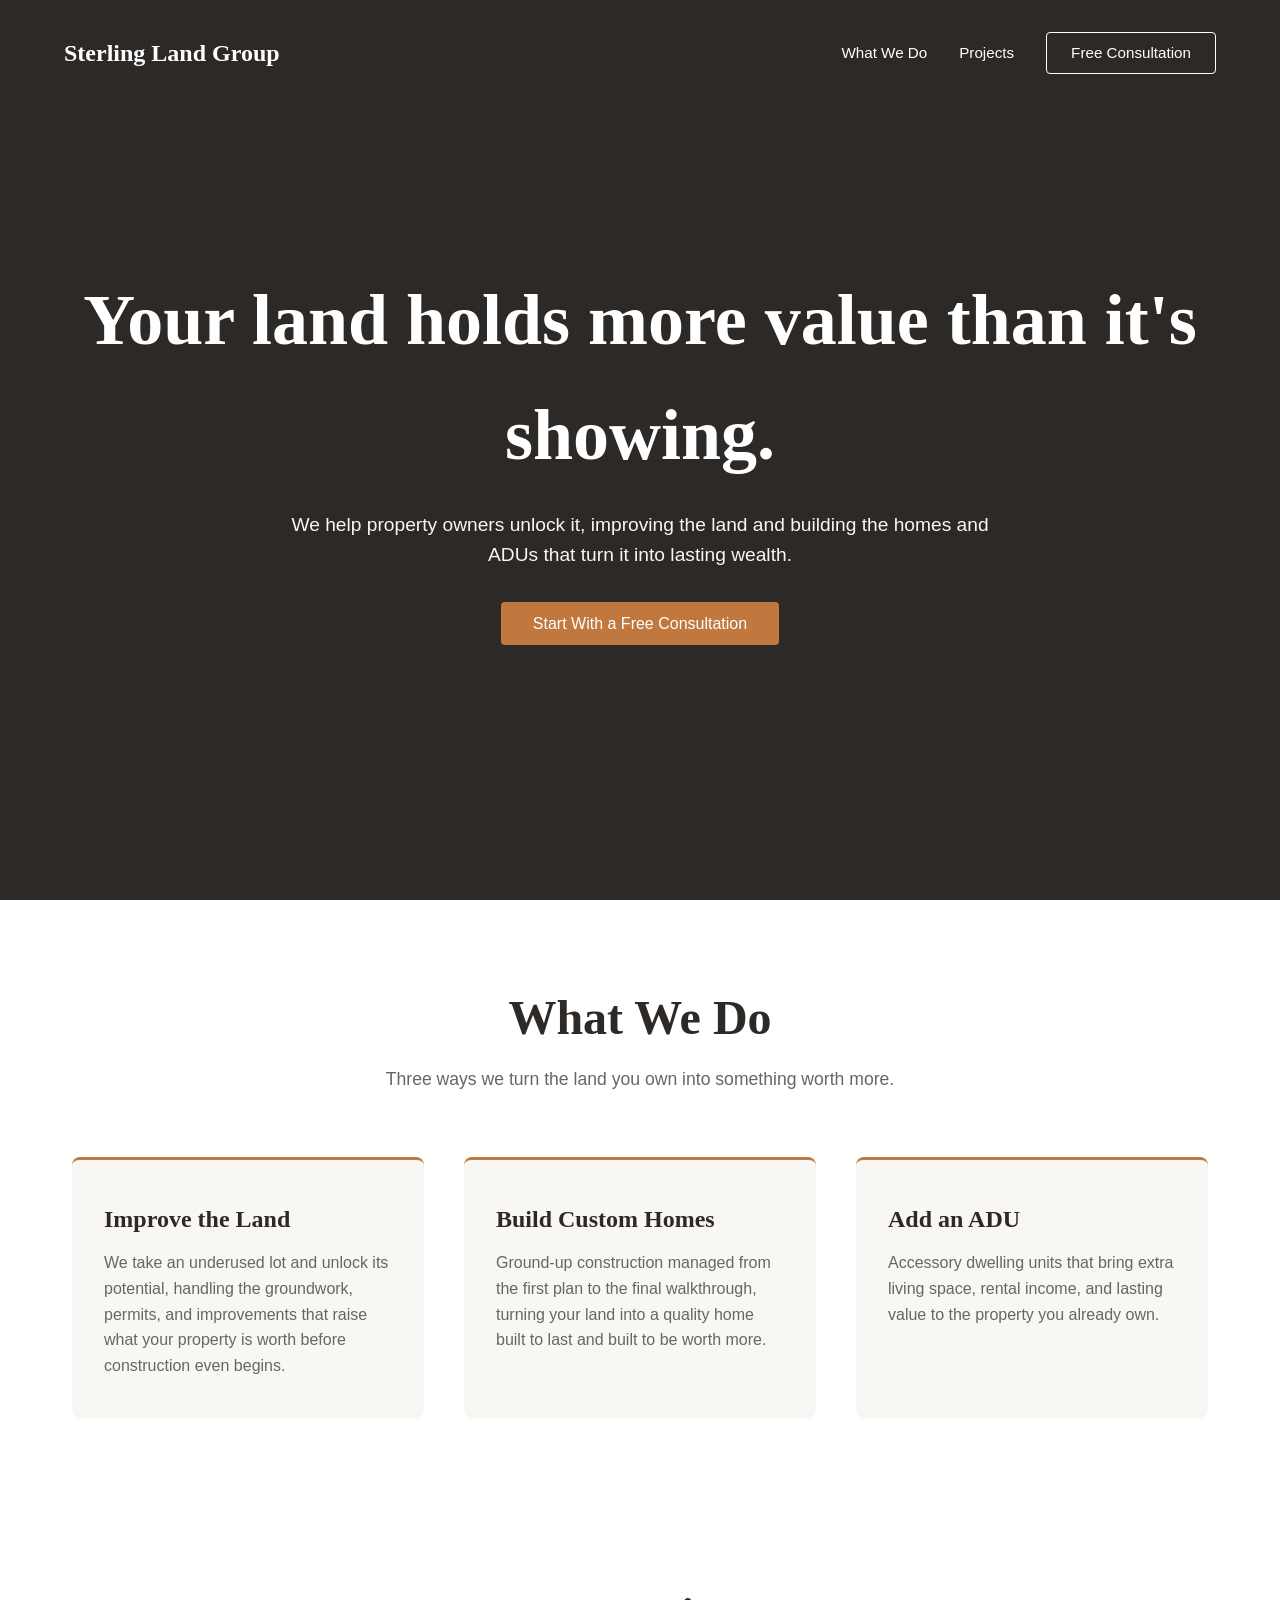
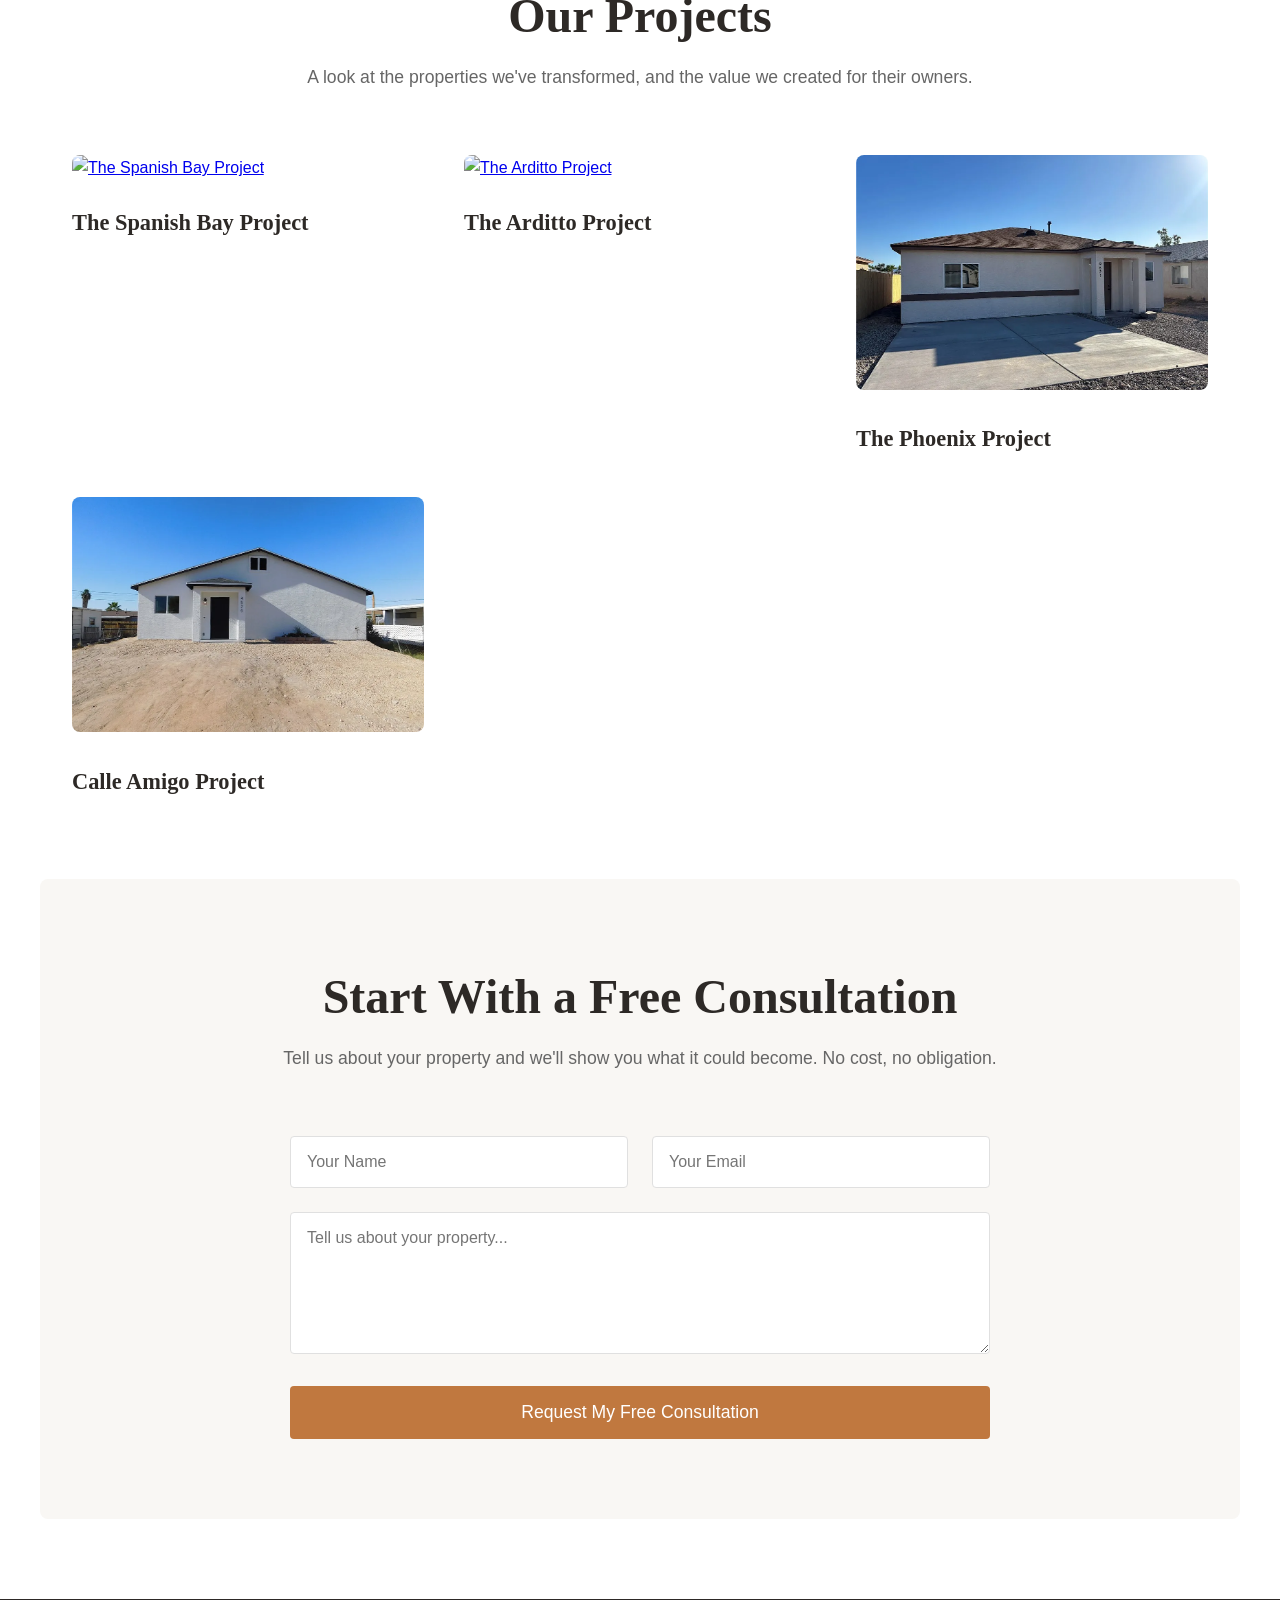
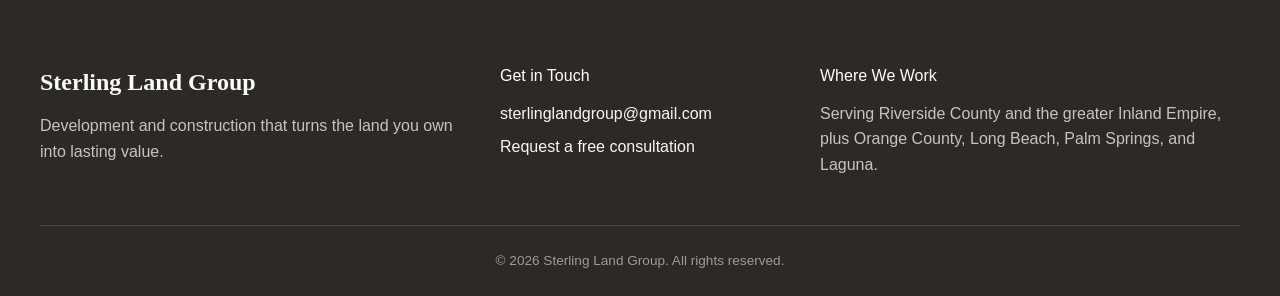
==== commit 44a98fa6: "Add rich footer: contact email + Southern California service area Co-Authored-By: Claude Opus 4.8 <n" ====
--- a/index.html
+++ b/index.html
@@ -116,8 +116,25 @@
         </section>
     </main>
 
-    <footer>
-        <p>&copy; 2026 Sterling Land Group. All rights reserved.</p>
+    <footer class="site-footer">
+        <div class="footer-content">
+            <div class="footer-col">
+                <h3 class="footer-logo">Sterling Land Group</h3>
+                <p>Development and construction that turns the land you own into lasting value.</p>
+            </div>
+            <div class="footer-col">
+                <h4>Get in Touch</h4>
+                <p><a href="mailto:sterlinglandgroup@gmail.com">sterlinglandgroup@gmail.com</a></p>
+                <p><a href="#contact">Request a free consultation</a></p>
+            </div>
+            <div class="footer-col">
+                <h4>Where We Work</h4>
+                <p>Serving Riverside County and the greater Inland Empire, plus Orange County, Long Beach, Palm Springs, and Laguna.</p>
+            </div>
+        </div>
+        <div class="footer-bottom">
+            <p>&copy; 2026 Sterling Land Group. All rights reserved.</p>
+        </div>
     </footer>
 
 </body>
--- a/style.css
+++ b/style.css
@@ -287,9 +287,71 @@
     font-size: 0.9rem;
 }
 
+/* --- Site Footer (rich) --- */
+.site-footer {
+    background-color: var(--dark-earth);
+    color: var(--cream);
+    text-align: left;
+    padding: 4rem 2rem 1.5rem;
+    font-size: 1rem;
+}
+
+.footer-content {
+    max-width: 1200px;
+    margin: 0 auto;
+    display: grid;
+    grid-template-columns: 1.5fr 1fr 1.5fr;
+    gap: 2.5rem;
+}
+
+.footer-logo {
+    font-family: 'Playfair Display', serif;
+    color: var(--white);
+    font-size: 1.5rem;
+    margin-bottom: 0.75rem;
+}
+
+.footer-col h4 {
+    color: var(--white);
+    font-family: 'Inter', sans-serif;
+    font-size: 1rem;
+    font-weight: 500;
+    margin-bottom: 0.75rem;
+}
+
+.footer-col p {
+    color: rgba(249, 247, 244, 0.75);
+    font-weight: 300;
+    line-height: 1.6;
+    margin-bottom: 0.5rem;
+}
+
+.footer-col a {
+    color: var(--cream);
+    text-decoration: none;
+    transition: color 0.3s ease;
+}
+
+.footer-col a:hover {
+    color: var(--terracotta);
+}
+
+.footer-bottom {
+    max-width: 1200px;
+    margin: 2.5rem auto 0;
+    padding-top: 1.5rem;
+    border-top: 1px solid rgba(255, 255, 255, 0.12);
+    text-align: center;
+}
+
+.footer-bottom p {
+    color: rgba(249, 247, 244, 0.55);
+    font-size: 0.85rem;
+}
+
 /* --- Mobile Responsiveness --- */
 @media (max-width: 768px) {
-    .project-grid, .form-row, .services-grid {
+    .project-grid, .form-row, .services-grid, .footer-content {
         grid-template-columns: 1fr;
     }
     
